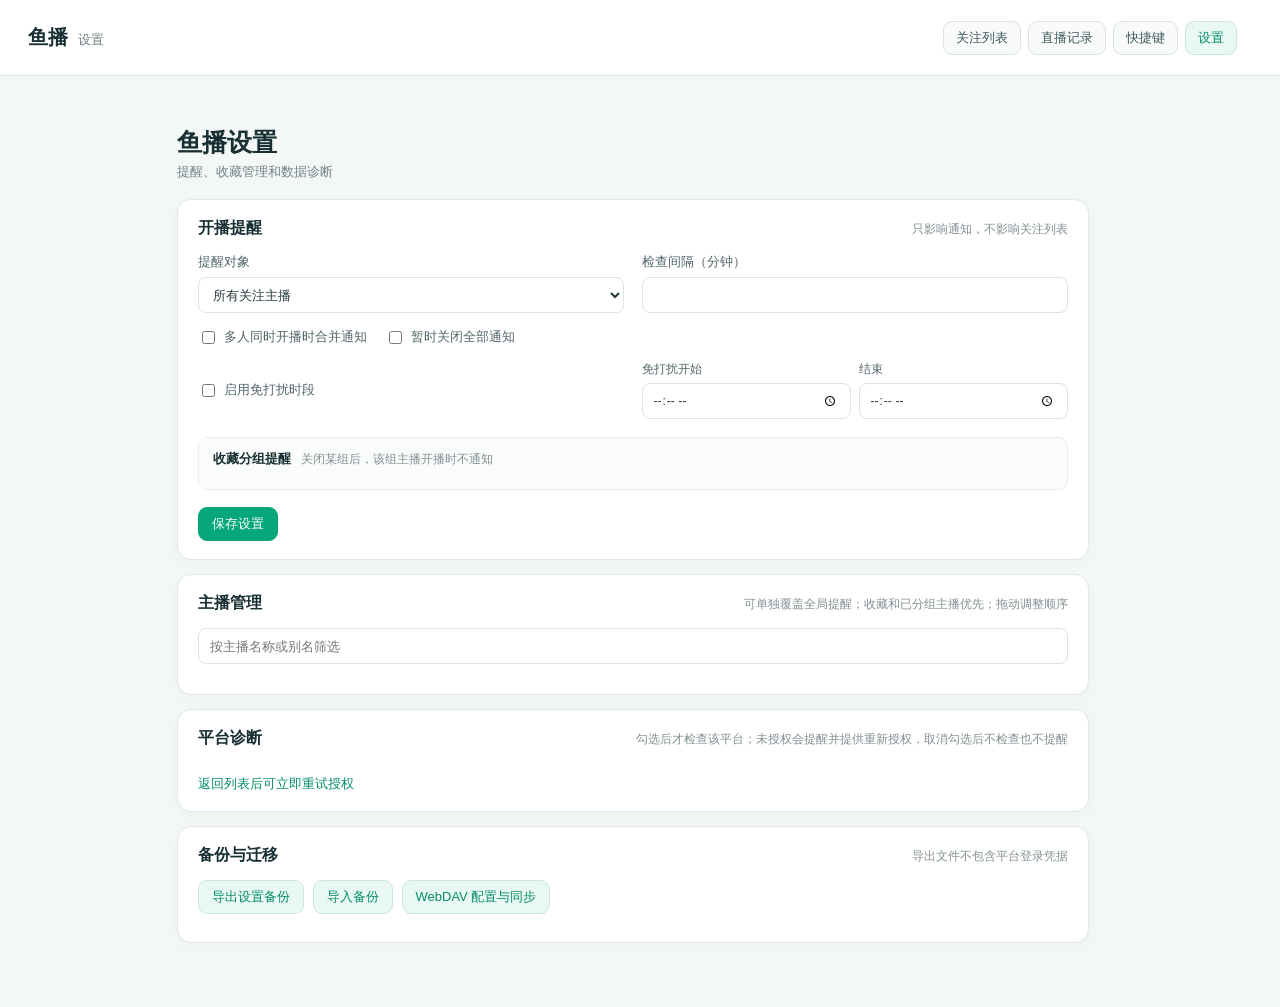
==== tabs/settings.html @ 5d6fead1 "Initial release of Yubo 3.3" ====
<!doctype html>
<html lang="zh-CN">
<head>
  <meta charset="utf-8">
  <meta name="viewport" content="width=device-width,initial-scale=1">
  <title>设置 · 鱼播</title>
  <link rel="stylesheet" href="secondary.css">
  <link rel="stylesheet" href="platform-settings.css">
  <link rel="stylesheet" href="settings-enhancements.css">
  <link rel="stylesheet" href="nav.css">
</head>
<body>
  <header class="top secondary-top">
    <a class="brand" href="index.html"><span class="title">鱼播</span><span class="subtitle">设置</span></a>
    <nav class="site-nav" aria-label="页面导航">
      <a class="tool-button nav-link" href="index.html">关注列表</a>
      <a class="tool-button nav-link" href="history.html">直播记录</a>
      <a class="tool-button nav-link" href="shortcuts.html">快捷键</a>
      <a class="tool-button nav-link active" href="settings.html" aria-current="page">设置</a>
    </nav>
  </header>
  <main class="secondary-shell">
    <header class="page-heading">
      <h1>鱼播设置</h1><p>提醒、收藏管理和数据诊断</p>
    </header>
    <section class="settings-card">
      <div class="section-title"><h2>开播提醒</h2><span>只影响通知，不影响关注列表</span></div>
      <div class="form-grid reminder-settings-grid">
        <label>提醒对象<select id="notify-mode"><option value="all">所有关注主播</option><option value="favorites">仅收藏主播</option><option value="none">关闭开播提醒</option></select></label>
        <label>检查间隔（分钟）<input id="refresh-minutes" type="number" min="1" max="60"></label>
        <div class="check-options-row">
          <label class="check-line"><input id="group-notifications" type="checkbox">多人同时开播时合并通知</label>
          <label class="check-line"><input id="mute-all" type="checkbox">暂时关闭全部通知</label>
        </div>
        <label class="check-line quiet-enabled"><input id="quiet-enabled" type="checkbox">启用免打扰时段</label>
        <div class="quiet-hours-row">
          <label>免打扰开始<input id="quiet-start" type="time"></label>
          <label>结束<input id="quiet-end" type="time"></label>
        </div>
      </div>
      <div class="group-notify-panel">
        <div class="group-notify-heading"><strong>收藏分组提醒</strong><span>关闭某组后，该组主播开播时不通知</span></div>
        <div id="group-notify-rules" class="group-notify-grid"></div>
      </div>
      <div class="card-footer"><button class="primary-button" id="save-settings">保存设置</button><span id="save-status" aria-live="polite"></span></div>
    </section>
    <section class="settings-card">
      <div class="section-title"><h2>主播管理</h2><span>可单独覆盖全局提醒；收藏和已分组主播优先；拖动调整顺序</span></div>
      <input id="meta-search" class="secondary-search" type="search" placeholder="按主播名称或别名筛选">
      <p id="streamer-meta-status" class="streamer-meta-status" role="status" aria-live="polite"></p>
      <div id="streamer-list" class="streamer-list"></div>
    </section>
    <section class="settings-card" id="diagnostics">
      <div class="section-title"><h2>平台诊断</h2><span>勾选后才检查该平台；未授权会提醒并提供重新授权，取消勾选后不检查也不提醒</span></div>
      <div id="diagnostics-list" class="diagnostics-list"></div>
      <a class="text-link" href="index.html">返回列表后可立即重试授权</a>
    </section>
    <section class="settings-card">
      <div class="section-title"><h2>备份与迁移</h2><span>导出文件不包含平台登录凭据</span></div>
      <div class="backup-actions"><button class="secondary-button" id="export-backup">导出设置备份</button><label class="file-button">导入备份<input id="import-backup" type="file" accept="application/json,.json"></label><button class="secondary-button" id="webdav-open" type="button">WebDAV 配置与同步</button></div>
      <p id="backup-status" class="hint" aria-live="polite"></p>
    </section>
  </main>
  <dialog id="groups-dialog" class="meta-dialog groups-dialog">
    <div class="meta-dialog-heading"><div><h2>收藏分组</h2><p>添加或删除分组；主播所属分组可在主播管理中设置</p></div><button class="dialog-close" id="close-groups-top" type="button" aria-label="关闭">×</button></div>
    <form id="add-group-form" class="inline-form"><input id="new-group" maxlength="16" placeholder="新分组名称"><button class="secondary-button" type="submit">添加分组</button></form>
    <div id="groups" class="group-list"></div>
    <div class="meta-dialog-actions"><button class="secondary-button" id="close-groups" type="button">完成</button></div>
  </dialog>
  <dialog id="meta-dialog" class="meta-dialog">
    <form id="meta-edit-form">
      <div class="meta-dialog-heading"><div><h2 id="meta-dialog-title">主播别名</h2><p>每个别名单独添加，都会显示在主页标签中并支持搜索</p></div><button class="dialog-close" id="cancel-meta-top" type="button" aria-label="关闭">×</button></div>
      <div id="meta-alias-list" class="meta-alias-list" aria-live="polite"></div>
      <div class="meta-alias-field"><label for="meta-alias-input">添加别名 / 拼音</label><div class="meta-alias-input-row"><input id="meta-alias-input" maxlength="80" placeholder="输入后按回车或点添加"><button class="secondary-button" id="add-meta-alias" type="button">添加</button></div></div>
      <p id="meta-dialog-status" class="hint" aria-live="polite"></p>
      <div class="meta-dialog-actions"><button class="secondary-button" id="cancel-meta" type="button">取消</button><button class="primary-button" type="submit">保存别名</button></div>
    </form>
  </dialog>
  <dialog id="webdav-dialog" class="meta-dialog webdav-dialog">
    <div class="meta-dialog-heading"><div><h2>WebDAV 配置与同步</h2><p>配置仅保存在本机；可手动上传或恢复备份</p></div><button class="dialog-close" id="webdav-close-top" type="button" aria-label="关闭">×</button></div>
    <div class="webdav-fields">
      <label>WebDAV 服务器地址<input id="webdav-server-url" type="url" placeholder="https://dav.example.com/" autocomplete="url"></label>
      <label class="webdav-directory-field">目录路径<input id="webdav-directory" type="text" placeholder="无目录留空" autocomplete="off"></label>
      <label>用户名<input id="webdav-username" type="text" autocomplete="username"></label>
      <label>密码或应用专用密码<input id="webdav-password" type="password" autocomplete="current-password"></label>
    </div>
    <p class="hint">目录路径相对于服务器地址；扩展会在该目录中读写 yubo-backup.json。请确认目录已存在且账号有读写权限；建议使用 HTTPS 和应用专用密码。</p>
    <p id="webdav-status" class="hint webdav-status" aria-live="polite"></p>
    <div class="webdav-actions"><button class="secondary-button" id="save-webdav" type="button">保存配置</button><button class="secondary-button" id="webdav-upload" type="button">上传当前配置</button><button class="primary-button" id="webdav-download" type="button">从 WebDAV 恢复</button><button class="dialog-cancel secondary-button" id="webdav-close" type="button">关闭</button></div>
  </dialog>
  <script src="settings.js"></script>
</body>
</html>
---- tabs/secondary.css ----
:root{font-family:-apple-system,BlinkMacSystemFont,"Segoe UI","Microsoft YaHei",sans-serif;color:#183033;background:#f3f8f7}*{box-sizing:border-box}body{margin:0;background:#f3f8f7}.secondary-shell{max-width:960px;margin:0 auto;padding:28px 24px 50px}.secondary-header{display:flex;align-items:flex-start;justify-content:space-between;margin-bottom:22px}.back-link,.text-link{color:#078c6b;text-decoration:none;font-size:13px}.back-link:hover,.text-link:hover{text-decoration:underline}.secondary-header h1{margin:13px 0 3px;font-size:25px}.secondary-header p{margin:0;color:#718084;font-size:13px}.version-badge{border:1px solid #cce8de;background:#e9f8f2;color:#078c6b;border-radius:999px;padding:5px 10px;font-size:12px}.settings-card{margin:14px 0;padding:18px 20px;background:#fff;border:1px solid #dfe9e8;border-radius:14px;box-shadow:0 4px 14px #173b3608}.section-title{display:flex;align-items:baseline;justify-content:space-between;gap:12px;margin-bottom:14px}.section-title h2{margin:0;font-size:16px}.section-title span,.hint{color:#829093;font-size:12px}.form-grid{display:grid;grid-template-columns:repeat(2,minmax(0,1fr));gap:13px 18px}.form-grid>label{display:flex;flex-direction:column;gap:6px;color:#52666a;font-size:13px}.form-grid select,.form-grid input[type=number],.form-grid input[type=time],.inline-form input{min-height:36px;padding:0 10px;border:1px solid #d9e4e3;border-radius:8px;background:#fff;color:#243a3c;font:inherit}.form-grid .check-line{flex-direction:row;align-items:center;min-height:36px}.check-line input{accent-color:#06a77a}.card-footer{display:flex;align-items:center;gap:12px;margin-top:17px}.primary-button,.secondary-button,.file-button{display:inline-flex;align-items:center;justify-content:center;min-height:34px;padding:0 13px;border:1px solid #cce8de;border-radius:9px;background:#e9f8f2;color:#078c6b;font:inherit;font-size:13px;cursor:pointer}.primary-button{background:#06a77a;border-color:#06a77a;color:#fff}.primary-button:hover{background:#078f6b}.secondary-button:hover,.file-button:hover{background:#ddf4eb}.inline-form{display:flex;gap:8px;margin-bottom:12px}.inline-form input{flex:1}.group-list{display:flex;flex-wrap:wrap;gap:7px;margin-bottom:12px}.group-chip{display:inline-flex;align-items:center;gap:5px;padding:4px 9px;border:1px solid #dce8e5;border-radius:999px;background:#f7fbfa;color:#52666a;font-size:12px}.group-chip button{border:0;background:transparent;color:#96a4a4;cursor:pointer}.managed-list{display:flex;flex-direction:column;gap:7px}.managed-item{display:flex;align-items:center;gap:9px;min-height:42px;padding:6px 9px;border:1px solid #edf1ef;border-radius:9px}.managed-name{min-width:120px;flex:1;font-size:13px;font-weight:600}.managed-sub{color:#859294;font-size:11px}.managed-item select{max-width:150px;min-height:30px;border:1px solid #dfe7e5;border-radius:7px;background:#fff;color:#42595c;font:inherit;font-size:12px}.icon-button{width:29px;height:29px;border:1px solid #e1e9e7;border-radius:7px;background:#fff;color:#65797b;cursor:pointer}.icon-button:hover{background:#f0f8f5;color:#078c6b}.empty-note{padding:15px;color:#889596;text-align:center;font-size:13px}.diagnostics-list{display:grid;gap:8px}.diagnostic-row{display:grid;grid-template-columns:10px minmax(120px,1fr) 120px minmax(100px,auto);align-items:center;gap:10px;padding:8px 10px;border-radius:8px;background:#f8fbfa;font-size:12px}.diagnostic-dot{width:8px;height:8px;border-radius:50%;background:#b5c3c2}.diagnostic-dot.ok{background:#16a579}.diagnostic-dot.error{background:#e2a53e}.diagnostic-message{color:#718084}.backup-actions{display:flex;align-items:center;gap:9px}.file-button input{display:none}.hint{margin:10px 0 0}.text-link{display:inline-block;margin-top:12px}@media(max-width:640px){.secondary-shell{padding:18px 14px 35px}.settings-card{padding:15px}.section-title{align-items:flex-start;flex-direction:column;gap:3px}.form-grid{grid-template-columns:1fr}.diagnostic-row{grid-template-columns:10px 1fr auto}.diagnostic-message{grid-column:2/-1}.managed-name{min-width:80px}.managed-item{flex-wrap:wrap}}
---- tabs/platform-settings.css ----
.platform-toggle-grid{display:flex;flex-wrap:wrap;gap:8px;margin:0 0 15px}.platform-toggle{display:inline-flex;align-items:center;gap:7px;padding:7px 10px;border:1px solid #e1eae8;border-radius:9px;background:#f8fbfa;color:#52666a;font-size:12px}.platform-toggle input{accent-color:#06a77a}
---- tabs/settings-enhancements.css ----
.group-notify-panel{margin-top:18px;padding:12px 14px;border:1px solid #e6efed;border-radius:10px;background:#f9fcfb}
.group-notify-heading{display:flex;align-items:baseline;gap:10px;margin-bottom:9px;font-size:13px}
.group-notify-heading span{color:#829093;font-size:12px}
.group-notify-grid{display:flex;flex-wrap:wrap;gap:8px}
.group-notify-item{display:inline-flex;align-items:center;gap:6px;padding:6px 10px;border:1px solid #dfeae7;border-radius:999px;background:#fff;color:#52666a;font-size:12px;cursor:pointer}
.group-notify-item input{accent-color:#06a77a}
.reminder-settings-grid{row-gap:9px}
.check-options-row{grid-column:1/-1;display:flex;align-items:center;flex-wrap:wrap;gap:5px 18px;min-height:30px}
.check-options-row .check-line{display:inline-flex;align-items:center;gap:6px;min-height:28px;white-space:nowrap;color:#52666a;font-size:13px}
.quiet-enabled{min-height:32px!important;white-space:nowrap}
.quiet-hours-row{grid-column:2;display:grid;grid-template-columns:repeat(2,minmax(0,1fr));align-items:end;gap:8px;min-width:0}
.quiet-hours-row>label{display:flex;flex-direction:column;gap:5px;min-width:0;color:#52666a;font-size:12px}
.quiet-hours-row input[type=time]{width:100%;min-width:0}
.secondary-search{width:100%;height:36px;margin-bottom:10px;padding:0 11px;border:1px solid #d9e4e3;border-radius:8px;background:#fff;color:#243a3c;font:inherit;font-size:13px;outline:none}
.secondary-search:focus{border-color:#80cdb2;box-shadow:0 0 0 3px #e2f6ee}
.webdav-grid>label:first-child{grid-column:1/-1}
.webdav-actions{display:flex;flex-wrap:wrap;gap:8px;margin-top:15px}
.webdav-dialog{gap:13px;width:min(560px,calc(100vw - 32px))}
.webdav-dialog:not([open]){display:none}
.webdav-dialog[open]{display:grid}
.webdav-fields{display:grid;grid-template-columns:repeat(2,minmax(0,1fr));gap:12px 14px}
.webdav-fields>label:first-child{grid-column:1/-1}
.webdav-directory-field{grid-column:1/-1}
.webdav-fields input{width:100%}
.webdav-actions .dialog-cancel{margin-left:auto}
.webdav-status:empty{display:none}
.streamer-list{display:grid;gap:6px;max-height:60vh;overflow:auto;padding:1px 5px 1px 1px;align-content:start}
.streamer-manage-item{display:grid;grid-template-columns:minmax(160px,1fr) auto;align-items:center;gap:12px;min-height:48px;padding:7px 9px;border:1px solid #e8efed;border-radius:9px;background:#fff}
.streamer-manage-item[hidden]{display:none}
.streamer-controls{display:flex;align-items:center;justify-content:flex-end;gap:6px;flex-wrap:wrap}
.streamer-controls select{max-width:150px;min-height:32px;padding:0 8px;border:1px solid #dfe7e5;border-radius:7px;background:#fff;color:#42595c;font:inherit;font-size:12px}
.streamer-favorite-tools{display:flex;gap:4px}
.streamer-favorite-tools button:disabled{opacity:.4;cursor:default}
.favorite-remove{display:grid;place-items:center;color:#eead36;padding:4px}
.favorite-remove svg{display:block;width:18px;height:18px;fill:currentColor}
.streamer-meta-button{min-height:32px;padding:0 10px;white-space:nowrap}
.meta-dialog{width:min(460px,calc(100vw - 32px));padding:22px;border:1px solid #dfe9e8;border-radius:16px;background:#fff;color:#183033;box-shadow:0 20px 70px #123a3440}
.meta-dialog::backdrop{background:#16332f55;backdrop-filter:blur(2px)}
.meta-dialog form{display:grid;gap:14px}
.meta-dialog-heading{display:flex;align-items:flex-start;justify-content:space-between;gap:14px;margin-bottom:3px}
.meta-dialog-heading h2{margin:0;font-size:18px}
.meta-dialog-heading p{margin:5px 0 0;color:#829093;font-size:12px}
.meta-dialog label{display:flex;flex-direction:column;gap:6px;color:#52666a;font-size:13px}
.meta-dialog input{height:38px;padding:0 10px;border:1px solid #d9e4e3;border-radius:8px;background:#fff;color:#243a3c;font:inherit;font-size:13px}
.meta-dialog-actions{display:flex;justify-content:flex-end;gap:8px;margin-top:5px}
.dialog-close{width:30px;height:30px;border:0;border-radius:8px;background:#f4f8f7;color:#718084;font-size:21px;line-height:1;cursor:pointer}
@media(max-width:760px){.streamer-manage-item{grid-template-columns:1fr;gap:7px}.streamer-controls{justify-content:flex-start}.streamer-controls select{flex:1 1 120px;max-width:none}}
@media(max-width:640px){.group-notify-heading{align-items:flex-start;flex-direction:column;gap:3px}.streamer-controls select{min-width:0}}
.streamer-meta-status{position:fixed;z-index:1000;left:50%;bottom:24px;max-width:calc(100vw - 32px);margin:0;padding:9px 15px;border:1px solid #cce8de;border-radius:999px;background:#183033;color:#fff;box-shadow:0 8px 24px #0b302b24;font-size:13px;line-height:1.4;text-align:center;opacity:0;visibility:hidden;pointer-events:none;transform:translate(-50%,8px);transition:opacity .18s,transform .18s,visibility .18s;user-select:none}
.streamer-meta-status.is-visible{opacity:1;visibility:visible;transform:translate(-50%,0)}
.streamer-meta-status:empty{display:none}
.streamer-manage-item{grid-template-columns:22px minmax(160px,1fr) auto;transition:background .15s,border-color .15s,opacity .15s}
.streamer-manage-item.dragging{opacity:.48}
.streamer-manage-item.drag-over{border-color:#74c9ac;background:#f0fbf7}
.streamer-drag-handle{display:grid;place-items:center;color:#9aa9a8;font-size:18px;line-height:1;cursor:grab;user-select:none;touch-action:none}
.streamer-drag-handle:hover{color:#078c6b}
.streamer-drag-handle:active{cursor:grabbing}
.group-add-trigger{display:inline-grid;place-items:center;width:34px;height:34px;padding:0;border:1px dashed #bfded3;border-radius:50%;background:#fff;color:#078c6b;cursor:pointer;transition:background .15s,border-color .15s,transform .15s}
.group-add-icon{position:relative;display:block;width:10px;height:10px}
.group-add-icon::before,.group-add-icon::after{position:absolute;top:50%;left:50%;width:10px;height:1.5px;border-radius:2px;background:currentColor;content:"";transform:translate(-50%,-50%)}
.group-add-icon::after{transform:translate(-50%,-50%) rotate(90deg)}
.group-add-trigger:hover{border-color:#73c5a7;background:#eaf8f2;transform:scale(1.04)}
.diagnostic-row{grid-template-columns:10px minmax(100px,1fr) minmax(120px,auto) minmax(100px,auto) auto}
.diagnostic-actions{display:flex;align-items:center;justify-content:flex-end;gap:10px;white-space:nowrap}
.platform-enable-toggle{display:inline-flex;align-items:center;gap:5px;color:#607579;font-size:12px;cursor:pointer}
.platform-enable-toggle input{accent-color:#06a77a}
.diagnostic-reauthorize{min-height:28px;padding:0 8px;font-size:12px;white-space:nowrap}
@media(max-width:760px){.diagnostic-row{grid-template-columns:10px minmax(80px,1fr) minmax(100px,auto) auto}.diagnostic-message{grid-column:2/-1}.diagnostic-actions{grid-column:2/-1;justify-content:flex-start}}
.groups-dialog .inline-form{display:flex;align-items:center;gap:8px;margin:0}
.groups-dialog .inline-form input{min-width:0;min-height:36px;flex:1;padding:0 10px;border:1px solid #d9e4e3;border-radius:8px;background:#fff;color:#243a3c;font:inherit;font-size:13px}
.groups-dialog .group-list{margin:0}
.groups-dialog .meta-dialog-actions{margin-top:0}
.groups-dialog:not([open]){display:none}
.groups-dialog[open]{display:grid;gap:14px}
.streamer-manage-item>.managed-name{display:flex;align-items:center;flex-wrap:wrap;gap:5px;min-width:0}
@media(max-width:640px){.quiet-hours-row{grid-column:1}.check-options-row{gap:3px 14px}}
.managed-primary{min-width:0}
.managed-aliases{display:inline-flex;align-items:center;flex-wrap:wrap;gap:4px}
.managed-alias-tag{max-width:140px;overflow:hidden;padding:1px 7px;border:1px solid #d9e3f1;border-radius:999px;background:#f0f4fb;color:#52657a;font-size:11px;font-weight:500;line-height:16px;text-overflow:ellipsis;white-space:nowrap}
.meta-alias-list{display:flex;flex-wrap:wrap;gap:7px;min-height:8px}
.meta-alias-chip{display:inline-flex;align-items:center;gap:5px;max-width:100%;padding:4px 7px 4px 10px;border:1px solid #cfe9df;border-radius:999px;background:#eff9f5;color:#16765f;font-size:12px}
.meta-alias-chip span{overflow:hidden;text-overflow:ellipsis;white-space:nowrap}
.meta-alias-chip button{width:18px;height:18px;padding:0;border:0;border-radius:50%;background:transparent;color:#78938a;font-size:16px;line-height:16px;cursor:pointer}
.meta-alias-chip button:hover{background:#d9f0e7;color:#087b60}
.meta-alias-input-row{display:flex;gap:8px}
.meta-alias-field{display:grid;gap:6px}
.meta-alias-input-row input{min-width:0;flex:1}
.meta-alias-input-row button{flex:none}
@media(max-width:760px){.streamer-manage-item{grid-template-columns:22px minmax(0,1fr);gap:7px}.streamer-controls{grid-column:2;justify-content:flex-start}.streamer-controls select{flex:1 1 120px;max-width:none}}
@media(max-width:520px){.webdav-fields{grid-template-columns:1fr}.webdav-fields>label:first-child{grid-column:auto}.webdav-actions .dialog-cancel{margin-left:0}}
---- tabs/nav.css ----
html{scrollbar-gutter:stable}
.top{position:sticky;top:0;z-index:100;isolation:isolate;min-height:76px;padding:12px 28px;border-bottom:1px solid #dce7e7;background:#fff;display:flex;align-items:center;gap:24px}
.top::before{content:"";position:absolute;z-index:-1;top:0;bottom:-1px;left:0;width:100vw;background:#fff;border-bottom:1px solid #dce7e7;pointer-events:none}
.brand{display:flex;align-items:baseline;gap:10px;white-space:nowrap}
.brand[href]{color:inherit;text-decoration:none}
.title{font-size:20px;font-weight:750}
.subtitle{font-size:13px;color:#718084}
.top-meta{display:flex;flex-direction:column;gap:3px;margin-left:auto;text-align:right;white-space:nowrap}
.count{font-size:14px;font-weight:650;color:#243a3c}
.updated{font-size:12px;color:#819092}
.top-actions{display:flex;align-items:center;gap:8px}
.tool-button{height:34px;padding:0 12px;border:1px solid #d8e4e3;border-radius:9px;background:#f8fbfa;color:#42595c;font:inherit;font-size:13px;text-decoration:none;display:inline-flex;align-items:center;justify-content:center;white-space:nowrap;cursor:pointer}
.tool-button:hover{background:#eef8f5;border-color:#c6e6da;color:#078c6b}
.tool-button:disabled{opacity:.55;cursor:wait}
.site-nav{display:flex;align-items:center;gap:7px}
.site-nav .nav-link.active{border-color:#cce8de;background:#e9f8f2;color:#078c6b}
.secondary-top .site-nav{margin-left:auto}
.secondary-top .page-action{margin-left:2px}
.page-heading{margin:22px 0 18px}
.page-heading h1{margin:0 0 4px;font-size:25px}
.page-heading p{margin:0;color:#718084;font-size:13px}
@media(max-width:900px){.secondary-top{flex-wrap:wrap;gap:8px 14px}.secondary-top .site-nav{margin-left:auto}}
@media(max-width:640px){.top{padding:12px 18px}.secondary-top .site-nav{order:3;width:100%;margin-left:0;justify-content:flex-end}.secondary-top .page-action{margin-left:auto}}
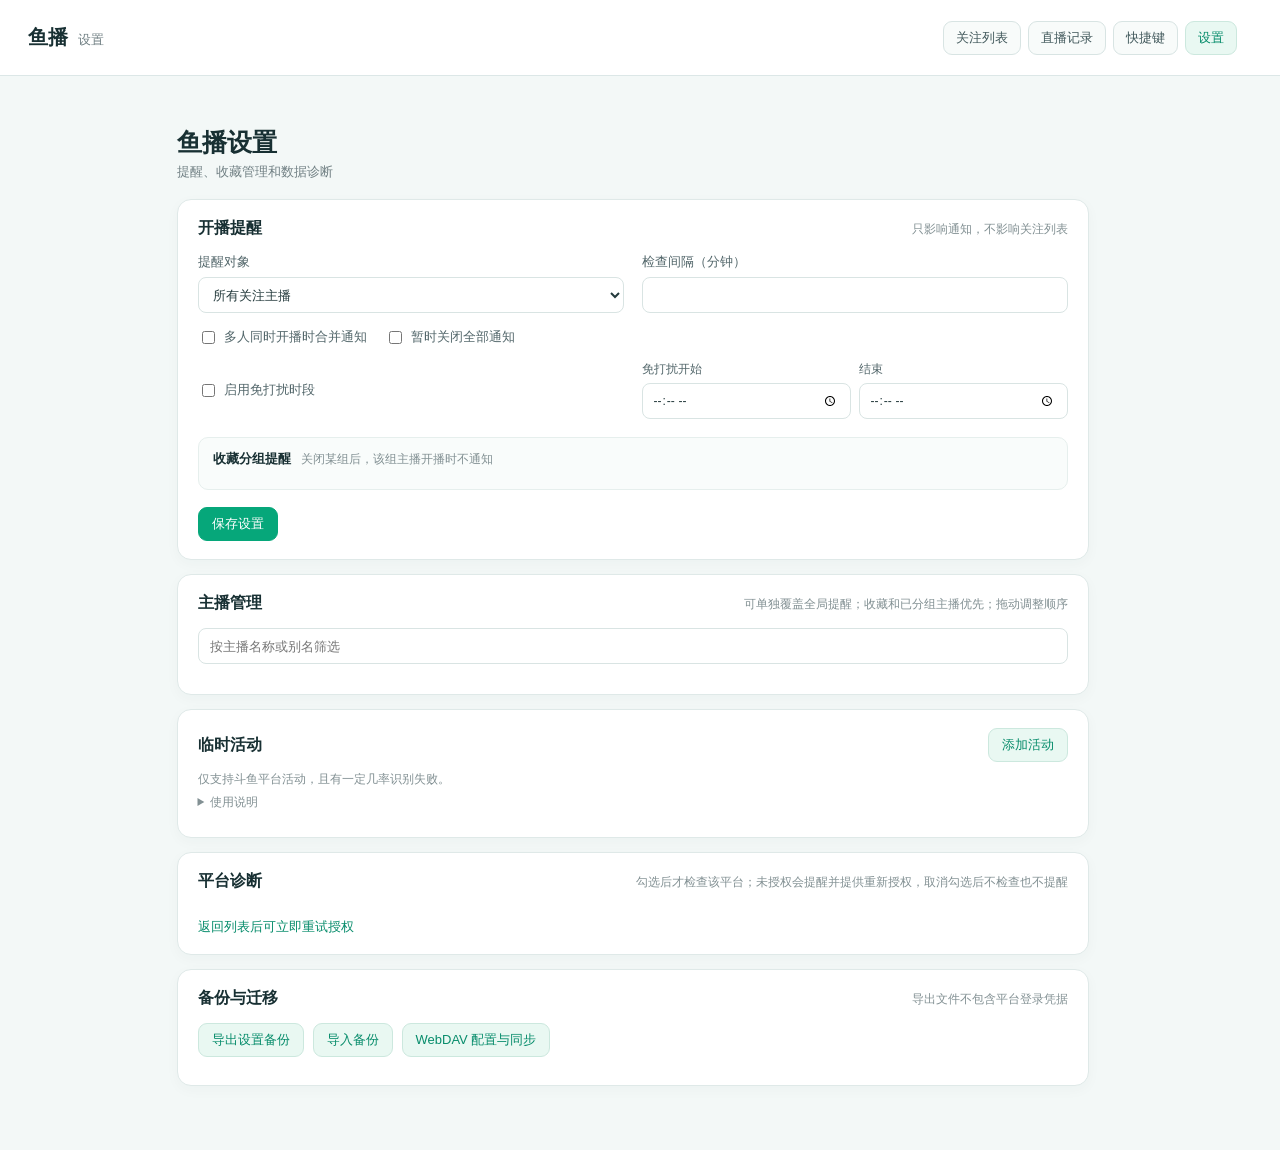
==== commit e4d009dc: "Release Yubo v3.4.0 source" ====
--- a/tabs/settings.html
+++ b/tabs/settings.html
@@ -8,6 +8,7 @@
   <link rel="stylesheet" href="platform-settings.css">
   <link rel="stylesheet" href="settings-enhancements.css">
   <link rel="stylesheet" href="nav.css">
+  <link rel="stylesheet" href="temporary.css">
 </head>
 <body>
   <header class="top secondary-top">
@@ -50,6 +51,13 @@
       <p id="streamer-meta-status" class="streamer-meta-status" role="status" aria-live="polite"></p>
       <div id="streamer-list" class="streamer-list"></div>
     </section>
+    <section class="settings-card" id="temporary-activities">
+      <div class="section-title"><h2>临时活动 <span id="temporary-count"></span></h2><button class="secondary-button" id="temporary-add" type="button">添加活动</button></div>
+      <p class="hint temporary-support-note">仅支持斗鱼平台活动，且有一定几率识别失败。</p>
+      <details class="temporary-help"><summary>使用说明</summary><p class="hint">各活动独立显示在关注列表分组栏，仅保存在本机，不加入正式关注或通知。“更新名单”重新读取该活动来源并增删主播；“刷新状态”只检测现有主播是否开播。来源和检测时间可点击各行“详情”查看。</p></details>
+      <p id="temporary-manager-status" class="hint" role="status" aria-live="polite"></p>
+      <div id="temporary-activity-list" role="region" aria-label="临时活动管理列表" tabindex="0"></div>
+    </section>
     <section class="settings-card" id="diagnostics">
       <div class="section-title"><h2>平台诊断</h2><span>勾选后才检查该平台；未授权会提醒并提供重新授权，取消勾选后不检查也不提醒</span></div>
       <div id="diagnostics-list" class="diagnostics-list"></div>
@@ -88,6 +96,23 @@
     <p id="webdav-status" class="hint webdav-status" aria-live="polite"></p>
     <div class="webdav-actions"><button class="secondary-button" id="save-webdav" type="button">保存配置</button><button class="secondary-button" id="webdav-upload" type="button">上传当前配置</button><button class="primary-button" id="webdav-download" type="button">从 WebDAV 恢复</button><button class="dialog-cancel secondary-button" id="webdav-close" type="button">关闭</button></div>
   </dialog>
+  <dialog id="temporary-dialog" class="temporary-dialog" aria-labelledby="temporary-dialog-title">
+    <div class="temporary-dialog-heading"><h2 id="temporary-dialog-title">新增临时活动</h2><button type="button" id="temporary-close" class="tool-button" aria-label="关闭导入">关闭</button></div>
+    <p>各活动独立保存。更新名单只替换当前活动，不更改其他活动、正式关注或收藏。活动页解析仅支持斗鱼平台活动，且有一定几率识别失败；直播间链接列表仍可导入斗鱼、虎牙和 B 站。</p>
+    <label for="temporary-name">活动名称</label>
+    <input id="temporary-name" maxlength="24" placeholder="例如：户外活动、赛事嘉宾">
+    <label for="temporary-mode">导入方式</label>
+    <select id="temporary-mode"><option value="activity">斗鱼活动页链接：提取页面中的主播</option><option value="rooms">直播间链接列表：直接导入</option></select>
+    <label for="temporary-input">活动链接，或每行一个直播间链接</label>
+    <textarea id="temporary-input" rows="5" maxlength="1000000" placeholder="https://www.douyu.com/91124&#10;直接导入直播间时，请先切换为“直播间链接列表”"></textarea>
+    <label class="temporary-file-label">也可读取本机 txt / JSON / HTML 链接文件 <input id="temporary-file" type="file" accept=".txt,.json,.html,.htm"></label>
+    <div class="temporary-dialog-actions"><button id="temporary-parse" class="tool-button" type="button">解析并预览</button><button id="temporary-apply" class="tool-button" type="button" disabled>保存活动</button></div>
+    <p id="temporary-import-status" role="status" aria-live="polite"></p>
+    <div id="temporary-preview" class="temporary-preview"></div>
+  </dialog>
+  <script src="../static/temporary-list.js"></script>
+  <script src="temporary-ui.js"></script>
+  <script src="temporary-settings.js"></script>
   <script src="settings.js"></script>
 </body>
 </html>
--- a/tabs/temporary.css
+++ b/tabs/temporary.css
@@ -0,0 +1,38 @@
+.temporary-dialog{width:min(720px,calc(100vw - 60px));max-height:84vh;box-sizing:border-box;padding:24px;border:1px solid #c9e5da;border-radius:16px;background:#fff;color:#193a3a;box-shadow:0 18px 60px #143e3b30}
+.temporary-dialog::backdrop{background:#163c3c55;backdrop-filter:blur(3px)}
+.temporary-dialog-heading{display:flex;align-items:center;justify-content:space-between;gap:12px}
+.temporary-dialog h2{margin:0;font-size:20px}
+.temporary-dialog p{font-size:13px;line-height:1.7;color:#6f8585}
+.temporary-dialog>label{display:block;font-size:13px;margin:14px 0 6px}
+.temporary-dialog input[type="text"],.temporary-dialog #temporary-name,.temporary-dialog select,.temporary-dialog textarea{box-sizing:border-box;width:100%;border:1px solid #d5e3e1;border-radius:9px;background:#fbfefe;color:#234846;font:inherit;font-size:13px;padding:10px;resize:vertical}
+.temporary-dialog-actions{display:flex;gap:10px;flex-wrap:wrap;margin-top:14px}
+.temporary-dialog .temporary-file-label{font-size:12px;color:#758988;line-height:1.8}
+.temporary-preview{max-height:280px;overflow-y:auto;border-top:1px solid #e1ece8}
+.temporary-preview-row{display:grid;grid-template-columns:20px 1fr;align-items:center;gap:4px 8px;padding:9px 0;border-bottom:1px solid #edf4f1;font-size:13px;cursor:pointer}
+.temporary-preview-row small{grid-column:2;color:#7a8f90;overflow-wrap:anywhere}
+.temporary-preview-row input{grid-row:1/3}
+.temporary-help{margin:0 0 8px;color:#829093;font-size:12px}
+.temporary-support-note{margin:0 0 6px;line-height:1.5}
+.temporary-help summary{width:max-content;cursor:pointer}
+.temporary-help p{margin:6px 0;line-height:1.6}
+#temporary-activities .section-title{flex-direction:row;align-items:center;margin-bottom:8px}
+#temporary-manager-status{margin:6px 0;font-size:12px}
+#temporary-manager-status:empty{display:none}
+#temporary-activity-list{max-height:360px;overflow-y:auto;overscroll-behavior-y:contain;scrollbar-width:thin;scrollbar-color:#bed4cd transparent;scrollbar-gutter:stable}
+#temporary-activity-list:focus-visible{outline:2px solid #80cdb2;outline-offset:3px;border-radius:6px}
+.temporary-activity{padding:9px 0;border-bottom:1px solid #e0eaea}
+.temporary-activity:last-child{border-bottom:0}
+.temporary-activity-line{display:grid;grid-template-columns:minmax(180px,1fr) minmax(110px,.6fr) auto;align-items:center;gap:12px}
+.temporary-activity-heading{display:flex;gap:6px;align-items:center;min-width:0}
+.temporary-activity-heading input{width:100%;min-width:0;padding:6px 8px;border:1px solid #d5e3e1;border-radius:7px;font:inherit;font-size:13px}
+.temporary-activity .secondary-button{flex:none;min-height:30px;padding:0 9px;font-size:12px;white-space:nowrap}
+.temporary-activity-count{font-size:12px;color:#718084;white-space:nowrap}
+.temporary-activity-count strong{color:#078c6b;font-weight:600}
+.temporary-actions{display:flex;align-items:center;justify-content:flex-end;gap:6px}
+.temporary-activity .temporary-delete{background:#fff;border-color:#e1e8e6;color:#87918f}
+.temporary-activity .temporary-delete:hover{background:#fff1ef;border-color:#efcec7;color:#b45143}
+.temporary-activity-details{margin-top:8px;padding:8px 10px;border-radius:7px;background:#f6faf9}
+.temporary-activity-details p{overflow-wrap:anywhere;margin:3px 0;font-size:12px;line-height:1.5;color:#718084}
+@media(max-width:800px){.temporary-activity-line{grid-template-columns:minmax(0,1fr) auto;gap:7px 12px}.temporary-actions{grid-column:1/-1;justify-content:flex-start;flex-wrap:wrap}}
+.temporary-preview input{accent-color:#078c6b}
+@media(max-width:700px){.temporary-dialog{padding:18px}}
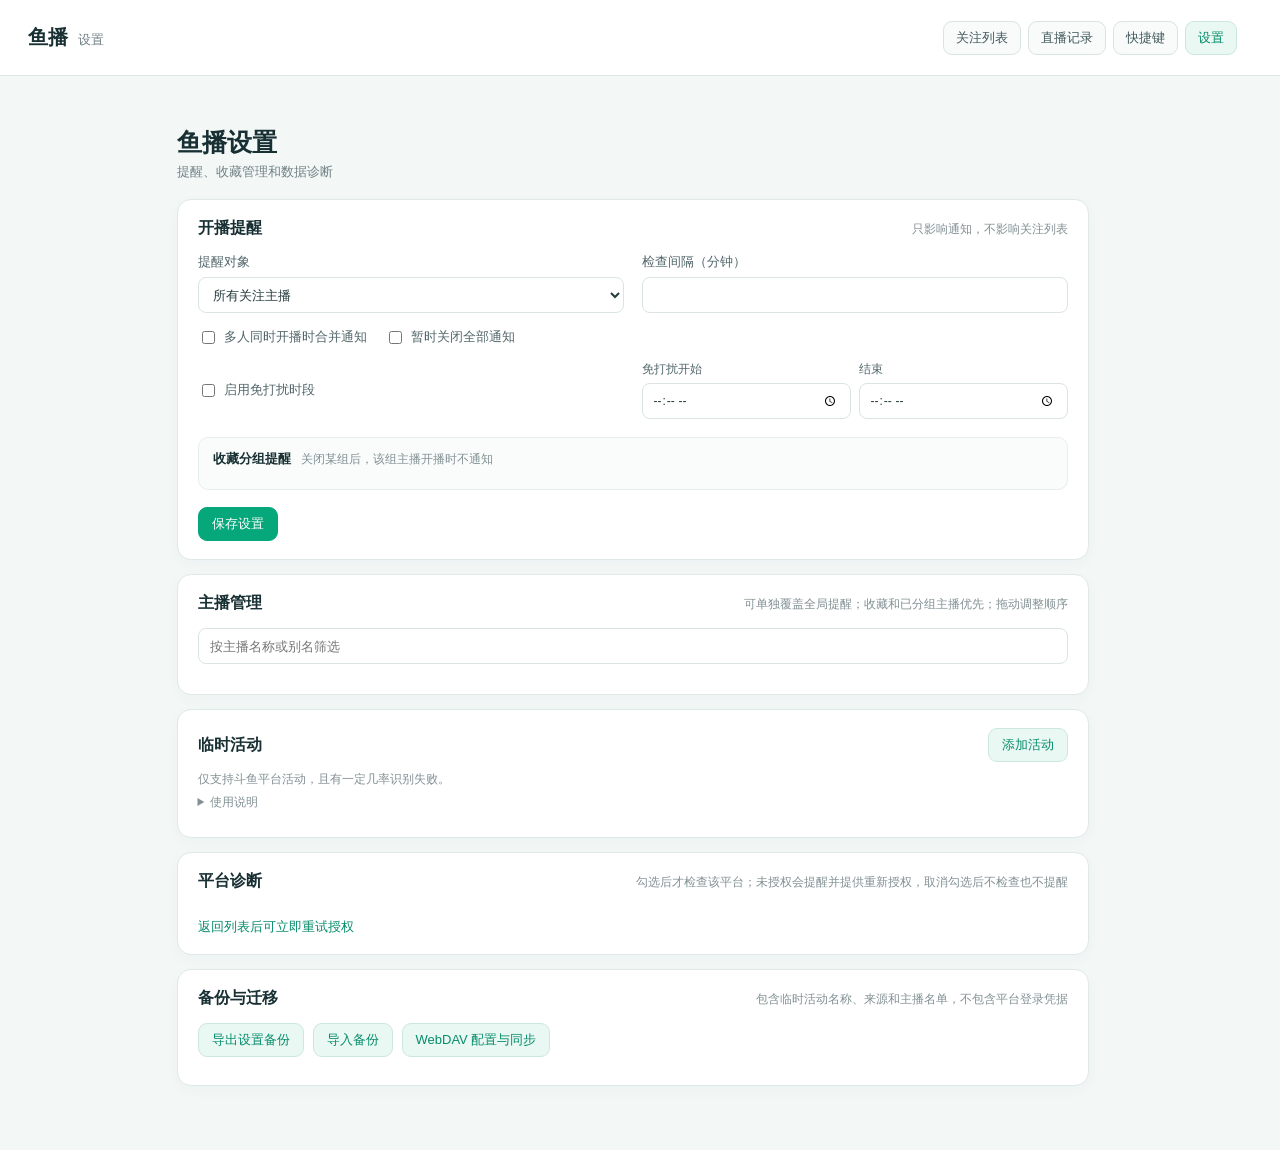
==== commit 8306a82d: "fix: release 3.4.1 backup migration and title interactions" ====
--- a/tabs/settings.html
+++ b/tabs/settings.html
@@ -64,9 +64,10 @@
       <a class="text-link" href="index.html">返回列表后可立即重试授权</a>
     </section>
     <section class="settings-card">
-      <div class="section-title"><h2>备份与迁移</h2><span>导出文件不包含平台登录凭据</span></div>
+      <div class="section-title"><h2>备份与迁移</h2><span>包含临时活动名称、来源和主播名单，不包含平台登录凭据</span></div>
       <div class="backup-actions"><button class="secondary-button" id="export-backup">导出设置备份</button><label class="file-button">导入备份<input id="import-backup" type="file" accept="application/json,.json"></label><button class="secondary-button" id="webdav-open" type="button">WebDAV 配置与同步</button></div>
       <p id="backup-status" class="hint" aria-live="polite"></p>
+      <button class="secondary-button" id="reload-backup-runtime" type="button" hidden>更新后台</button>
     </section>
   </main>
   <dialog id="groups-dialog" class="meta-dialog groups-dialog">
--- a/tabs/settings-enhancements.css
+++ b/tabs/settings-enhancements.css
@@ -88,3 +88,4 @@
 .meta-alias-input-row button{flex:none}
 @media(max-width:760px){.streamer-manage-item{grid-template-columns:22px minmax(0,1fr);gap:7px}.streamer-controls{grid-column:2;justify-content:flex-start}.streamer-controls select{flex:1 1 120px;max-width:none}}
 @media(max-width:520px){.webdav-fields{grid-template-columns:1fr}.webdav-fields>label:first-child{grid-column:auto}.webdav-actions .dialog-cancel{margin-left:0}}
+#reload-backup-runtime[hidden]{display:none}
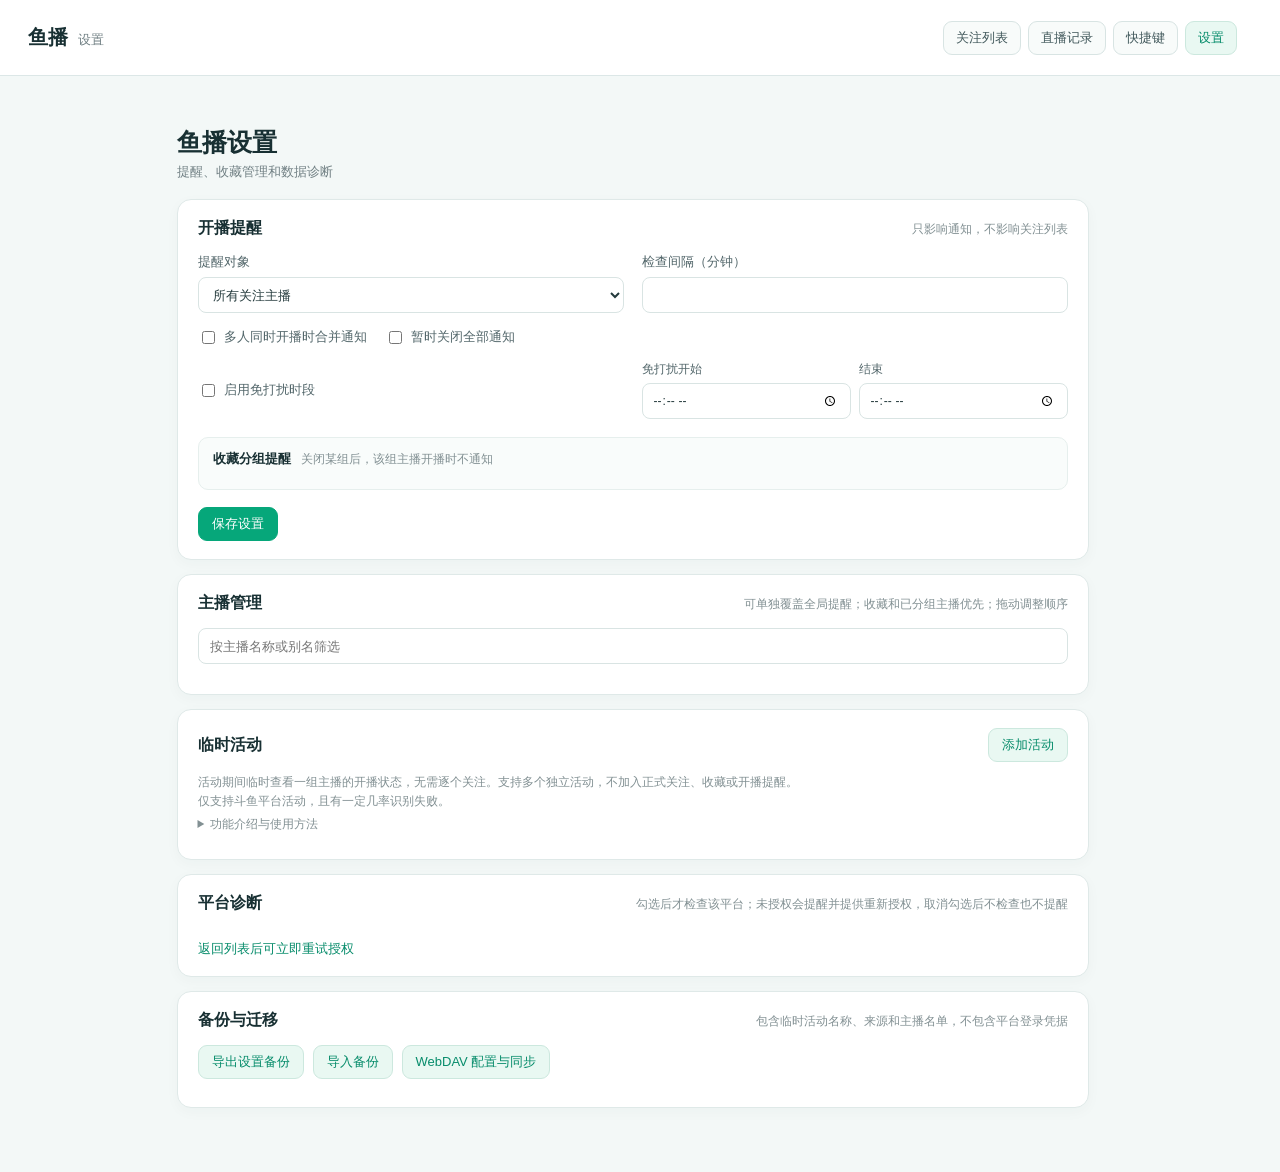
==== commit ecd4c97d: "Release Yubo v3.5.2: local view memory and compact cover layout" ====
--- a/tabs/settings.html
+++ b/tabs/settings.html
@@ -53,8 +53,18 @@
     </section>
     <section class="settings-card" id="temporary-activities">
       <div class="section-title"><h2>临时活动 <span id="temporary-count"></span></h2><button class="secondary-button" id="temporary-add" type="button">添加活动</button></div>
+      <p class="hint temporary-intro">活动期间临时查看一组主播的开播状态，无需逐个关注。支持多个独立活动，不加入正式关注、收藏或开播提醒。</p>
       <p class="hint temporary-support-note">仅支持斗鱼平台活动，且有一定几率识别失败。</p>
-      <details class="temporary-help"><summary>使用说明</summary><p class="hint">各活动独立显示在关注列表分组栏，仅保存在本机，不加入正式关注或通知。“更新名单”重新读取该活动来源并增删主播；“刷新状态”只检测现有主播是否开播。来源和检测时间可点击各行“详情”查看。</p></details>
+      <details class="temporary-help">
+        <summary>功能介绍与使用方法</summary>
+        <ol class="temporary-guide">
+          <li><strong>添加活动：</strong>点击右上角“添加活动”，填写名称并粘贴斗鱼活动页链接。也可切换为“直播间链接列表”，导入斗鱼、虎牙、B站的房间地址，或读取本机 txt / JSON / HTML 文件。</li>
+          <li><strong>预览再保存：</strong>点击“解析并预览”，核对主播名单、勾选需要的房间后保存。默认保留来源名单或输入顺序；动态页面可能识别不全或顺序有差异，请以预览为准。</li>
+          <li><strong>查看与排序：</strong>回到“关注列表”，点击顶部分组栏中的活动名称，查看开播状态和有效的已播时长。可开启“只看正在直播”，或按 V 切换封面模式；格子的置顶、上移、下移按钮可调整顺序，每个活动独立保存。</li>
+          <li><strong>更新与管理：</strong>“更新名单”重新读取来源，增删参与主播；“刷新状态”只检测现有名单。“编辑”可修改来源，名称修改后点“保存”，“详情”可查看来源与检测时间。操作只影响当前活动。</li>
+          <li><strong>结束与迁移：</strong>活动数据保存在本机，随“备份与迁移”的 JSON / WebDAV 备份迁移。活动结束可删除，确认后无法直接撤销，需重新导入或从备份恢复；不会取消正式关注或影响其他活动。</li>
+        </ol>
+      </details>
       <p id="temporary-manager-status" class="hint" role="status" aria-live="polite"></p>
       <div id="temporary-activity-list" role="region" aria-label="临时活动管理列表" tabindex="0"></div>
     </section>
@@ -111,6 +121,15 @@
     <p id="temporary-import-status" role="status" aria-live="polite"></p>
     <div id="temporary-preview" class="temporary-preview"></div>
   </dialog>
+  <dialog id="temporary-delete-dialog" class="meta-dialog temporary-delete-dialog" aria-labelledby="temporary-delete-title" aria-describedby="temporary-delete-description temporary-delete-warning">
+    <form method="dialog">
+      <div class="meta-dialog-heading"><h2 id="temporary-delete-title">确认删除临时活动？</h2></div>
+      <p id="temporary-delete-description"></p>
+      <p id="temporary-delete-warning" class="temporary-delete-warning">删除后无法直接撤销，需重新导入或从备份恢复。不会取消正式关注、移除收藏或影响其他活动。</p>
+      <div class="meta-dialog-actions"><button id="temporary-delete-cancel" class="secondary-button" value="cancel" autofocus>取消</button><button id="temporary-delete-confirm" class="secondary-button temporary-confirm-delete" value="delete">确认删除</button></div>
+    </form>
+  </dialog>
+  <script src="../static/room-data.js"></script>
   <script src="../static/temporary-list.js"></script>
   <script src="temporary-ui.js"></script>
   <script src="temporary-settings.js"></script>
--- a/tabs/temporary.css
+++ b/tabs/temporary.css
@@ -1,4 +1,8 @@
 .temporary-dialog{width:min(720px,calc(100vw - 60px));max-height:84vh;box-sizing:border-box;padding:24px;border:1px solid #c9e5da;border-radius:16px;background:#fff;color:#193a3a;box-shadow:0 18px 60px #143e3b30}
+.temporary-intro{max-width:900px;line-height:1.7}
+.temporary-guide{margin:12px 0 14px;padding:12px 16px 12px 34px;border:1px solid #e0ece7;border-radius:10px;background:#f7fbf9;color:#71847f;font-size:12px;line-height:1.8;overflow-wrap:anywhere}
+.temporary-guide li+li{margin-top:7px}
+.temporary-guide strong{color:#355d50;font-weight:600}
 .temporary-dialog::backdrop{background:#163c3c55;backdrop-filter:blur(3px)}
 .temporary-dialog-heading{display:flex;align-items:center;justify-content:space-between;gap:12px}
 .temporary-dialog h2{margin:0;font-size:20px}
@@ -31,6 +35,10 @@
 .temporary-actions{display:flex;align-items:center;justify-content:flex-end;gap:6px}
 .temporary-activity .temporary-delete{background:#fff;border-color:#e1e8e6;color:#87918f}
 .temporary-activity .temporary-delete:hover{background:#fff1ef;border-color:#efcec7;color:#b45143}
+.temporary-delete-dialog p{line-height:1.7;overflow-wrap:anywhere}
+.temporary-delete-dialog .temporary-delete-warning{padding:12px;border:1px solid #f1d1c8;border-radius:10px;background:#fff5f2;color:#a94736;font-size:13px}
+.temporary-delete-dialog .temporary-confirm-delete{background:#c54736;border-color:#c54736;color:#fff}
+.temporary-delete-dialog .temporary-confirm-delete:hover{background:#ad392b;border-color:#ad392b}
 .temporary-activity-details{margin-top:8px;padding:8px 10px;border-radius:7px;background:#f6faf9}
 .temporary-activity-details p{overflow-wrap:anywhere;margin:3px 0;font-size:12px;line-height:1.5;color:#718084}
 @media(max-width:800px){.temporary-activity-line{grid-template-columns:minmax(0,1fr) auto;gap:7px 12px}.temporary-actions{grid-column:1/-1;justify-content:flex-start;flex-wrap:wrap}}
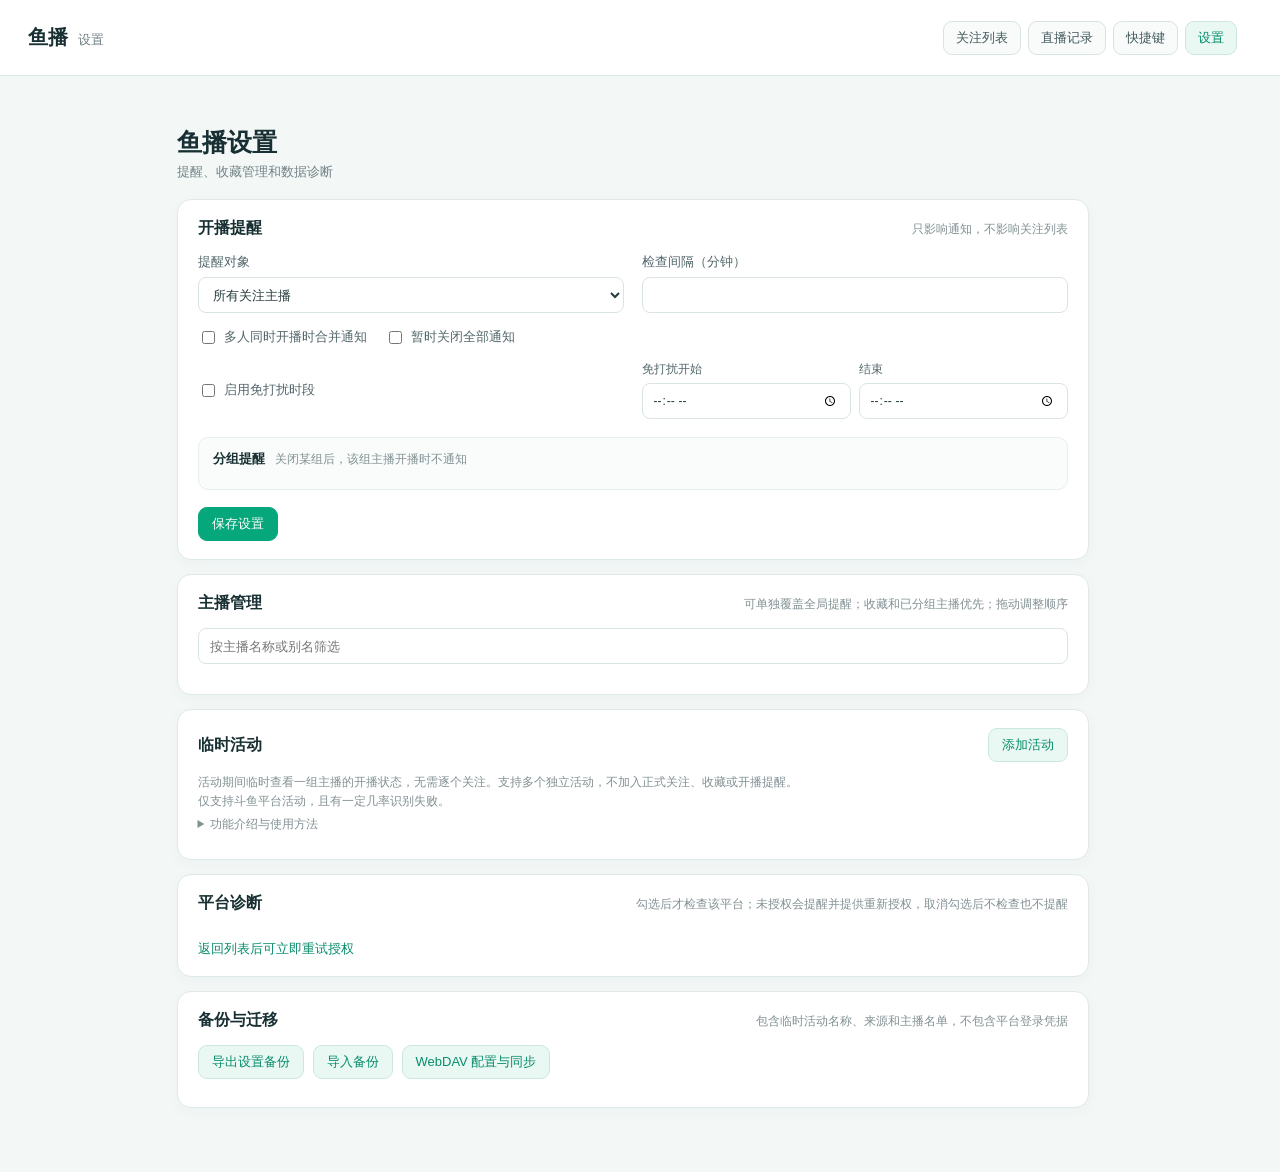
==== commit a53884f8: "Release Yubo v3.5.3: include all assigned streamers in groups" ====
--- a/tabs/settings.html
+++ b/tabs/settings.html
@@ -40,7 +40,7 @@
         </div>
       </div>
       <div class="group-notify-panel">
-        <div class="group-notify-heading"><strong>收藏分组提醒</strong><span>关闭某组后，该组主播开播时不通知</span></div>
+        <div class="group-notify-heading"><strong>分组提醒</strong><span>关闭某组后，该组主播开播时不通知</span></div>
         <div id="group-notify-rules" class="group-notify-grid"></div>
       </div>
       <div class="card-footer"><button class="primary-button" id="save-settings">保存设置</button><span id="save-status" aria-live="polite"></span></div>
@@ -81,7 +81,7 @@
     </section>
   </main>
   <dialog id="groups-dialog" class="meta-dialog groups-dialog">
-    <div class="meta-dialog-heading"><div><h2>收藏分组</h2><p>添加或删除分组；主播所属分组可在主播管理中设置</p></div><button class="dialog-close" id="close-groups-top" type="button" aria-label="关闭">×</button></div>
+    <div class="meta-dialog-heading"><div><h2>主播分组</h2><p>添加或删除分组；所有关注主播均可分组，无需先收藏</p></div><button class="dialog-close" id="close-groups-top" type="button" aria-label="关闭">×</button></div>
     <form id="add-group-form" class="inline-form"><input id="new-group" maxlength="16" placeholder="新分组名称"><button class="secondary-button" type="submit">添加分组</button></form>
     <div id="groups" class="group-list"></div>
     <div class="meta-dialog-actions"><button class="secondary-button" id="close-groups" type="button">完成</button></div>
